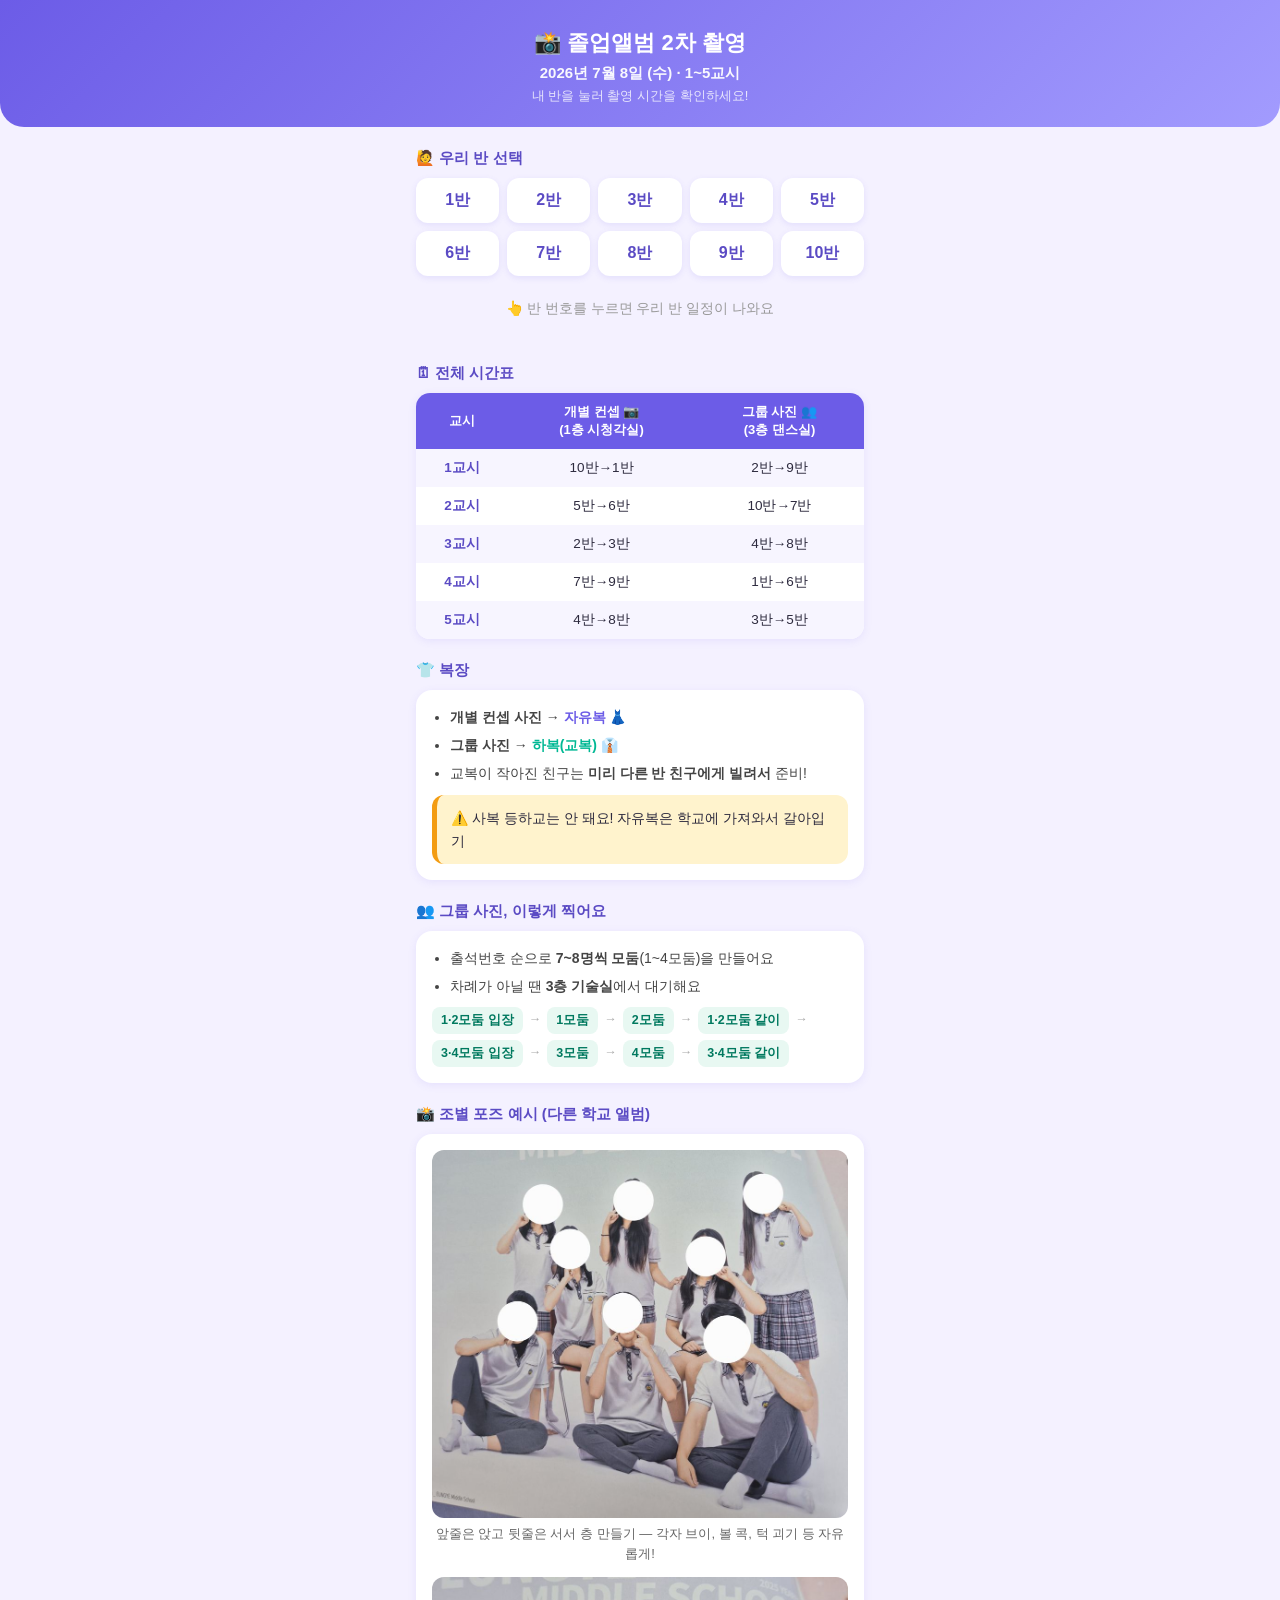
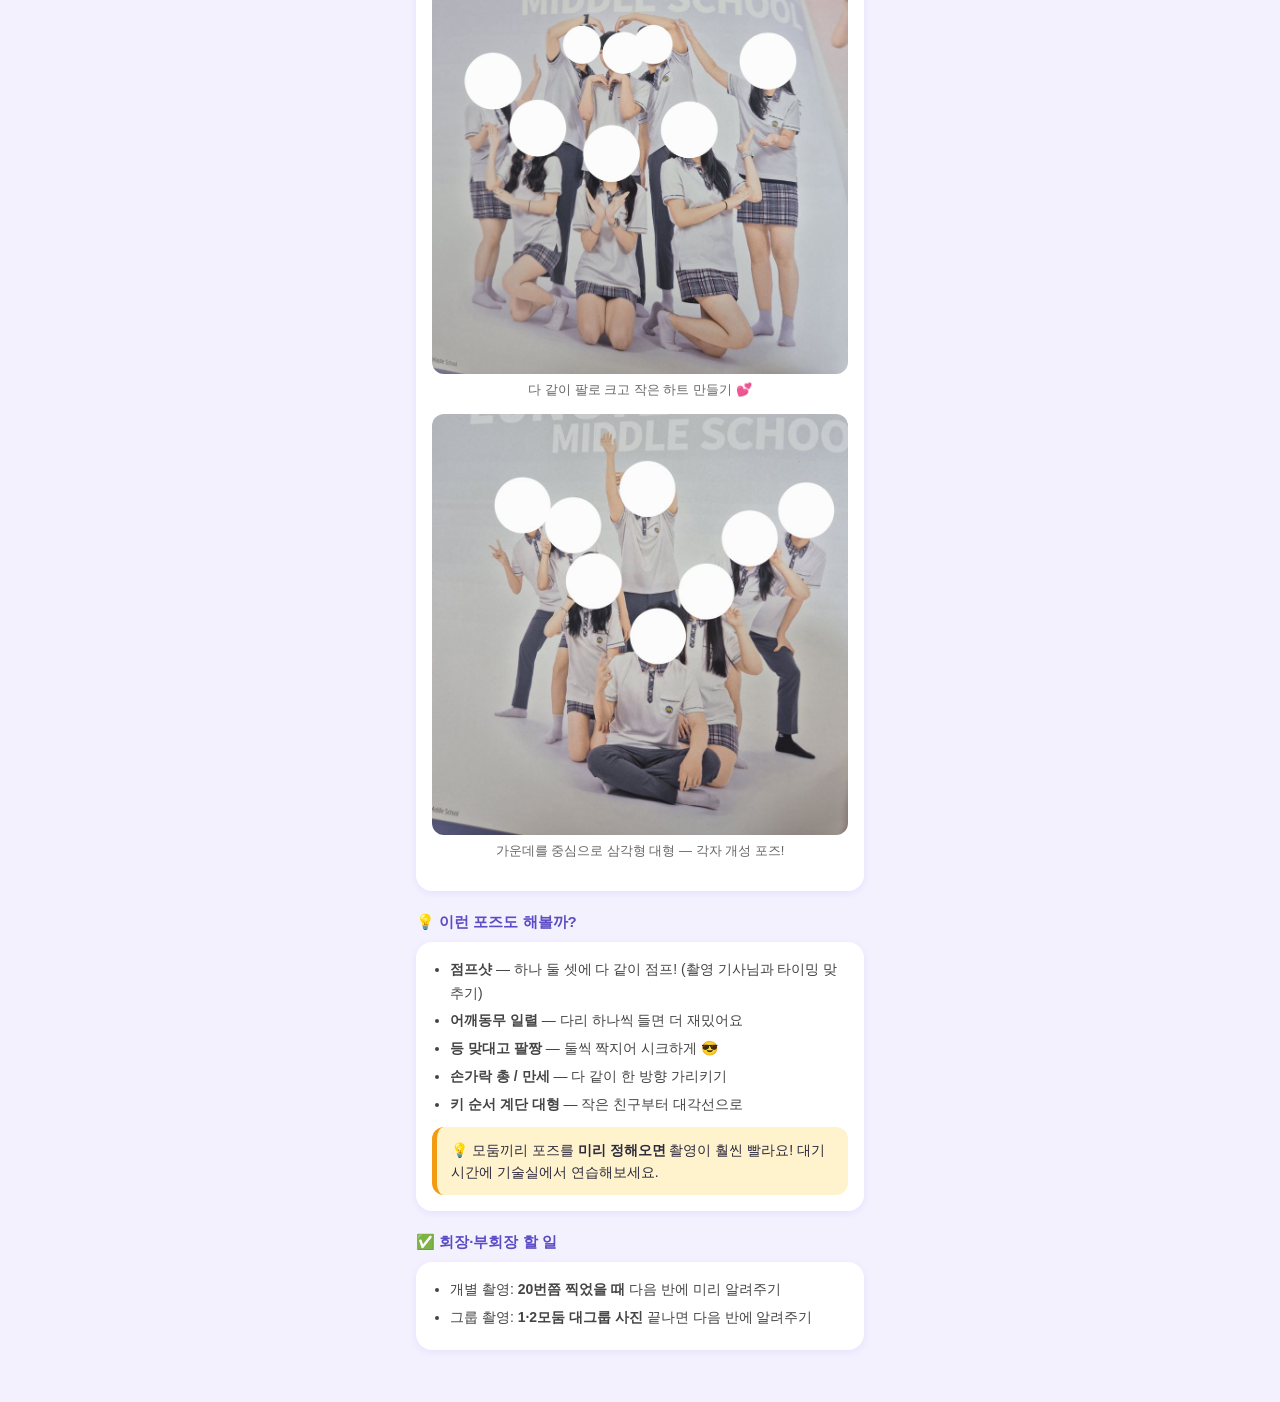
==== photo/index.html @ 02d1ad96 "Rename index.htmi to index.html" ====
<!DOCTYPE html>
<html lang="ko">
<head>
<meta charset="UTF-8">
<meta name="viewport" content="width=device-width, initial-scale=1.0">
<title>📸 졸업앨범 2차 촬영 안내</title>
<style>
  * { margin:0; padding:0; box-sizing:border-box; }
  body {
    font-family:'Apple SD Gothic Neo','Noto Sans KR','Malgun Gothic',sans-serif;
    background:#f4f1ff; color:#2d2a3e; padding-bottom:40px;
  }
  .wrap { max-width:480px; margin:0 auto; padding:0 16px; }
  header {
    background:linear-gradient(135deg,#6c5ce7,#a29bfe);
    color:#fff; text-align:center; padding:28px 16px 22px;
    border-radius:0 0 24px 24px; margin-bottom:18px;
  }
  header h1 { font-size:22px; margin-bottom:6px; }
  header .date { font-size:15px; opacity:.95; font-weight:600; }
  header .sub { font-size:13px; opacity:.8; margin-top:4px; }

  .section-title { font-size:15px; font-weight:700; margin:22px 0 10px; color:#5b4bc4; }

  .class-grid { display:grid; grid-template-columns:repeat(5,1fr); gap:8px; }
  .class-btn {
    padding:12px 0; border:none; border-radius:12px; background:#fff;
    font-size:16px; font-weight:700; color:#5b4bc4; cursor:pointer;
    box-shadow:0 2px 6px rgba(108,92,231,.12); transition:.15s;
  }
  .class-btn.active { background:#6c5ce7; color:#fff; transform:scale(1.05); }

  .my-schedule { display:none; }
  .my-schedule.show { display:block; animation:pop .25s ease; }
  @keyframes pop { from{opacity:0;transform:translateY(8px);} to{opacity:1;transform:none;} }

  .card {
    background:#fff; border-radius:16px; padding:16px;
    box-shadow:0 3px 10px rgba(108,92,231,.1); margin-bottom:12px;
    border-left:6px solid #6c5ce7;
  }
  .card.group { border-left-color:#00b894; }
  .card .tag {
    display:inline-block; font-size:12px; font-weight:700; color:#fff;
    background:#6c5ce7; border-radius:20px; padding:3px 10px; margin-bottom:8px;
  }
  .card.group .tag { background:#00b894; }
  .card h3 { font-size:18px; margin-bottom:6px; }
  .card p { font-size:14px; line-height:1.6; color:#555; }
  .card .order { font-size:13px; font-weight:700; color:#e17055; margin-top:4px; }
  .dress { font-weight:700; }
  .card.indiv .dress { color:#6c5ce7; }
  .card.group .dress { color:#00b894; }

  table { width:100%; border-collapse:collapse; background:#fff; border-radius:14px; overflow:hidden; box-shadow:0 2px 8px rgba(108,92,231,.1); font-size:13.5px; }
  th, td { padding:10px 6px; text-align:center; }
  th { background:#6c5ce7; color:#fff; font-size:13px; }
  tr:nth-child(even) td { background:#f7f5ff; }
  td b { color:#5b4bc4; }
  tr.hl td { background:#fff3cd !important; font-weight:700; }

  .info { background:#fff; border-radius:16px; padding:16px; box-shadow:0 2px 8px rgba(108,92,231,.1); margin-bottom:12px; }
  .info h3 { font-size:15px; margin-bottom:8px; }
  .info ul { padding-left:18px; }
  .info li { font-size:14px; line-height:1.7; color:#444; margin-bottom:4px; }
  .flow { display:flex; flex-wrap:wrap; gap:6px; margin-top:8px; }
  .flow span { background:#e8f8f2; color:#00795f; font-size:12.5px; font-weight:600; padding:5px 9px; border-radius:8px; }
  .flow .arr { background:none; color:#aaa; padding:5px 0; }
  .warn { background:#fff3cd; border-radius:12px; padding:12px 14px; font-size:14px; line-height:1.6; margin-top:10px; border-left:5px solid #f39c12; }
  .placeholder { text-align:center; color:#999; font-size:14px; padding:24px 0; }
  img.pose { width:100%; border-radius:12px; display:block; }
  .cap { font-size:13px; color:#666; text-align:center; margin:6px 0 14px; line-height:1.5; }
</style>
</head>
<body>
<header>
  <h1>📸 졸업앨범 2차 촬영</h1>
  <div class="date">2026년 7월 8일 (수) · 1~5교시</div>
  <div class="sub">내 반을 눌러 촬영 시간을 확인하세요!</div>
</header>

<div class="wrap">
  <div class="section-title">🙋 우리 반 선택</div>
  <div class="class-grid" id="grid"></div>

  <div id="mySchedule" class="my-schedule"></div>
  <div id="placeholder" class="placeholder">👆 반 번호를 누르면 우리 반 일정이 나와요</div>

  <div class="section-title">🗓 전체 시간표</div>
  <table id="allTable">
    <tr><th>교시</th><th>개별 컨셉 📷<br>(1층 시청각실)</th><th>그룹 사진 👥<br>(3층 댄스실)</th></tr>
  </table>

  <div class="section-title">👕 복장</div>
  <div class="info">
    <ul>
      <li><b>개별 컨셉 사진</b> → <b style="color:#6c5ce7">자유복</b> 👗</li>
      <li><b>그룹 사진</b> → <b style="color:#00b894">하복(교복)</b> 👔</li>
      <li>교복이 작아진 친구는 <b>미리 다른 반 친구에게 빌려서</b> 준비!</li>
    </ul>
    <div class="warn">⚠️ 사복 등하교는 안 돼요! 자유복은 학교에 가져와서 갈아입기</div>
  </div>

  <div class="section-title">👥 그룹 사진, 이렇게 찍어요</div>
  <div class="info">
    <ul>
      <li>출석번호 순으로 <b>7~8명씩 모둠</b>(1~4모둠)을 만들어요</li>
      <li>차례가 아닐 땐 <b>3층 기술실</b>에서 대기해요</li>
    </ul>
    <div class="flow">
      <span>1·2모둠 입장</span><span class="arr">→</span>
      <span>1모둠</span><span class="arr">→</span>
      <span>2모둠</span><span class="arr">→</span>
      <span>1·2모둠 같이</span><span class="arr">→</span>
      <span>3·4모둠 입장</span><span class="arr">→</span>
      <span>3모둠</span><span class="arr">→</span>
      <span>4모둠</span><span class="arr">→</span>
      <span>3·4모둠 같이</span>
    </div>
  </div>

  <div class="section-title">📸 조별 포즈 예시 (다른 학교 앨범)</div>
  <div class="info">
    <img class="pose" src="[data-uri]" alt="포즈 예시 1">
    <p class="cap">앞줄은 앉고 뒷줄은 서서 층 만들기 — 각자 브이, 볼 콕, 턱 괴기 등 자유롭게!</p>
    <img class="pose" src="[data-uri]" alt="포즈 예시 2">
    <p class="cap">다 같이 팔로 크고 작은 하트 만들기 💕</p>
    <img class="pose" src="[data-uri]" alt="포즈 예시 3">
    <p class="cap">가운데를 중심으로 삼각형 대형 — 각자 개성 포즈!</p>
  </div>

  <div class="section-title">💡 이런 포즈도 해볼까?</div>
  <div class="info">
    <ul>
      <li><b>점프샷</b> — 하나 둘 셋에 다 같이 점프! (촬영 기사님과 타이밍 맞추기)</li>
      <li><b>어깨동무 일렬</b> — 다리 하나씩 들면 더 재밌어요</li>
      <li><b>등 맞대고 팔짱</b> — 둘씩 짝지어 시크하게 😎</li>
      <li><b>손가락 총 / 만세</b> — 다 같이 한 방향 가리키기</li>
      <li><b>키 순서 계단 대형</b> — 작은 친구부터 대각선으로</li>
    </ul>
    <div class="warn">💡 모둠끼리 포즈를 <b>미리 정해오면</b> 촬영이 훨씬 빨라요! 대기 시간에 기술실에서 연습해보세요.</div>
  </div>

  <div class="section-title">✅ 회장·부회장 할 일</div>
  <div class="info">
    <ul>
      <li>개별 촬영: <b>20번쯤 찍었을 때</b> 다음 반에 미리 알려주기</li>
      <li>그룹 촬영: <b>1·2모둠 대그룹 사진</b> 끝나면 다음 반에 알려주기</li>
    </ul>
  </div>
</div>

<script>
// [교시, 순서(1=먼저,2=다음)]
const data = {
  1:{indiv:[1,2], group:[4,1]},
  2:{indiv:[3,1], group:[1,1]},
  3:{indiv:[3,2], group:[5,1]},
  4:{indiv:[5,1], group:[3,1]},
  5:{indiv:[2,1], group:[5,2]},
  6:{indiv:[2,2], group:[4,2]},
  7:{indiv:[4,1], group:[2,2]},
  8:{indiv:[5,2], group:[3,2]},
  9:{indiv:[4,2], group:[1,2]},
  10:{indiv:[1,1], group:[2,1]}
};
const periodOrder = { indiv:{1:'10반→1반',2:'5반→6반',3:'2반→3반',4:'7반→9반',5:'4반→8반'},
                      group:{1:'2반→9반',2:'10반→7반',3:'4반→8반',4:'1반→6반',5:'3반→5반'} };

const grid = document.getElementById('grid');
for (let i=1;i<=10;i++){
  const b=document.createElement('button');
  b.className='class-btn'; b.textContent=i+'반';
  b.onclick=()=>select(i,b);
  grid.appendChild(b);
}

const tbl=document.getElementById('allTable');
for(let p=1;p<=5;p++){
  const tr=document.createElement('tr');
  tr.id='row'+p;
  tr.innerHTML=`<td><b>${p}교시</b></td><td>${periodOrder.indiv[p]}</td><td>${periodOrder.group[p]}</td>`;
  tbl.appendChild(tr);
}

function select(cls,btn){
  document.querySelectorAll('.class-btn').forEach(x=>x.classList.remove('active'));
  btn.classList.add('active');
  document.getElementById('placeholder').style.display='none';

  const d=data[cls];
  const items=[
    {type:'indiv', period:d.indiv[0], ord:d.indiv[1]},
    {type:'group', period:d.group[0], ord:d.group[1]}
  ].sort((a,b)=>a.period-b.period);

  const el=document.getElementById('mySchedule');
  el.innerHTML='<div class="section-title">⭐ '+cls+'반 촬영 일정</div>'+items.map(it=>{
    const isI=it.type==='indiv';
    return `<div class="card ${isI?'indiv':'group'}">
      <span class="tag">${isI?'📷 개별 컨셉 사진':'👥 그룹 사진'}</span>
      <h3>${it.period}교시</h3>
      <p>📍 ${isI?'1층 시청각실':'3층 댄스실 (대기: 3층 기술실)'}<br>
      👕 복장: <span class="dress">${isI?'자유복':'하복(교복)'}</span></p>
      <div class="order">${it.ord===1?'⏰ 이 교시에 먼저 찍는 반이에요! 바로 이동 준비':'⏰ 앞 반이 끝난 뒤 순서예요. 안내 오면 이동'}</div>
    </div>`;
  }).join('');
  el.classList.add('show');

  for(let p=1;p<=5;p++) document.getElementById('row'+p).classList.remove('hl');
  document.getElementById('row'+d.indiv[0]).classList.add('hl');
  document.getElementById('row'+d.group[0]).classList.add('hl');
  el.scrollIntoView({behavior:'smooth',block:'start'});
}
</script>
</body>
</html>
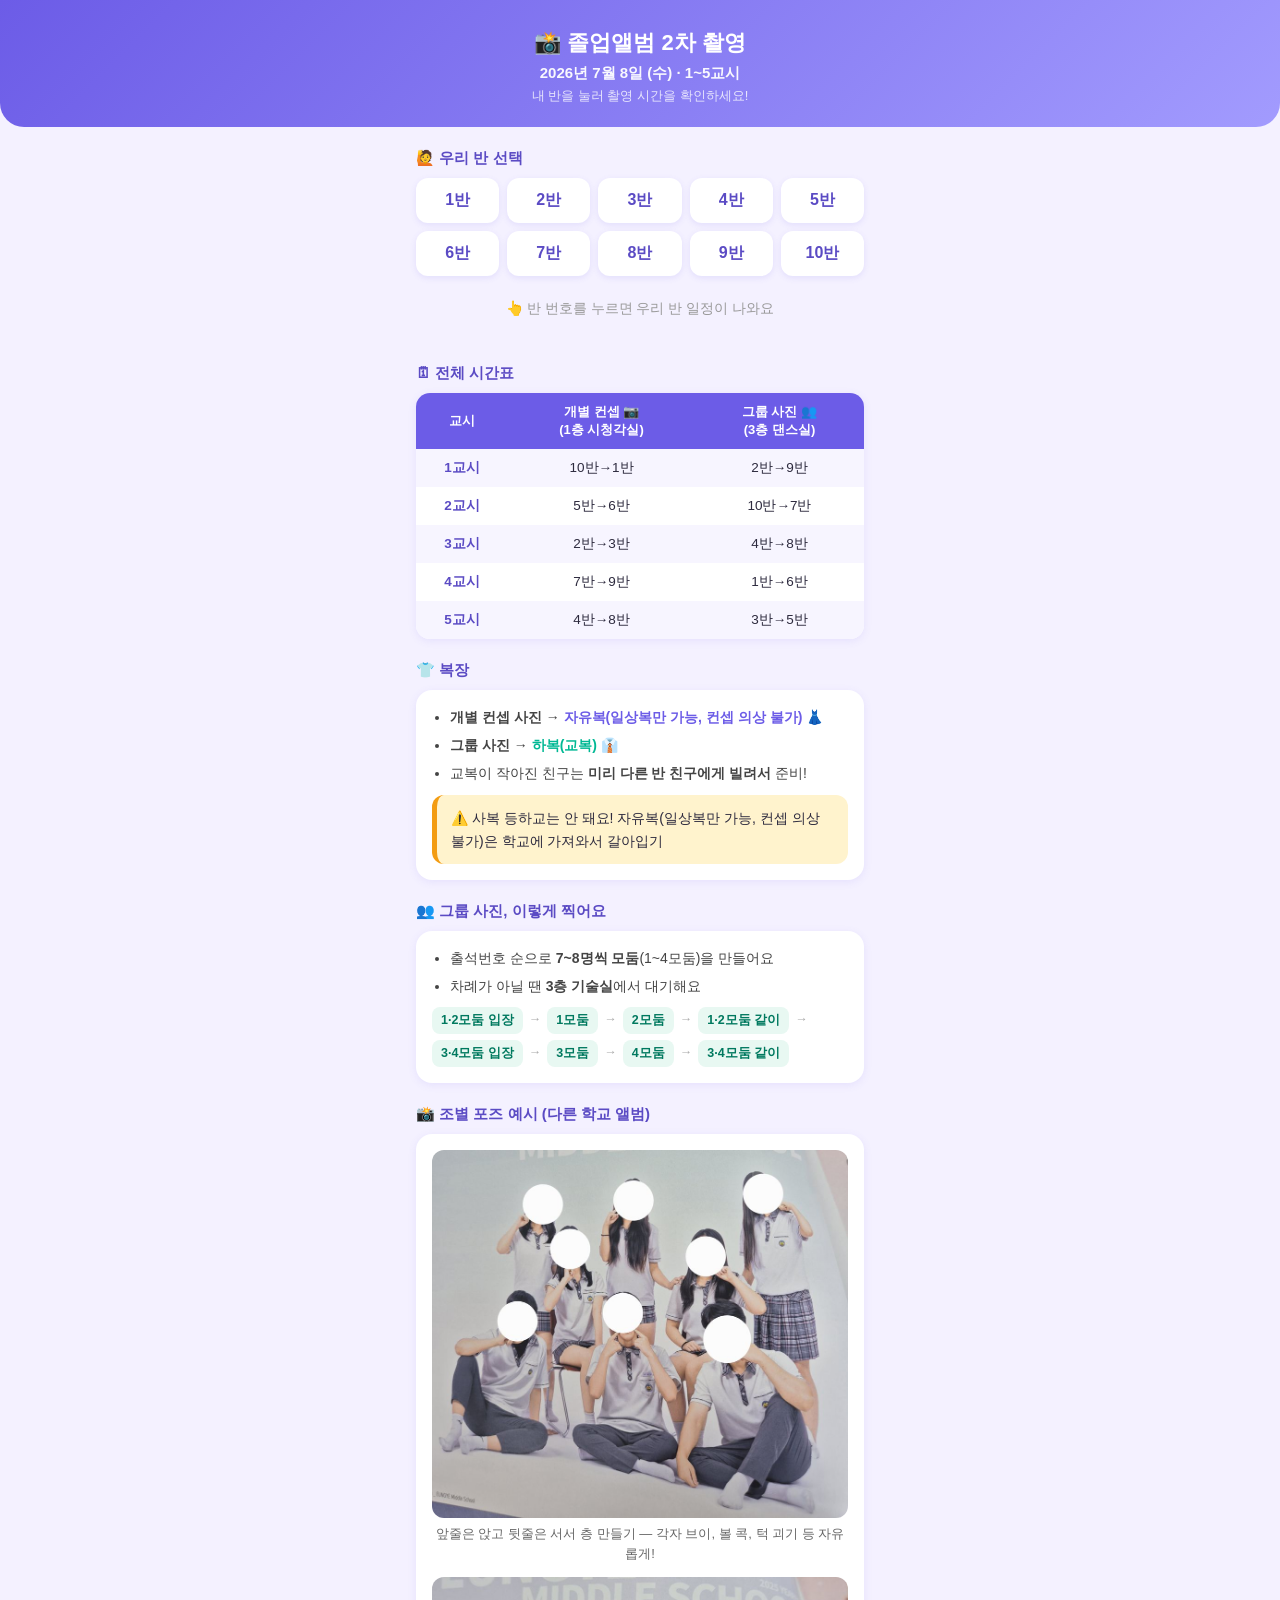
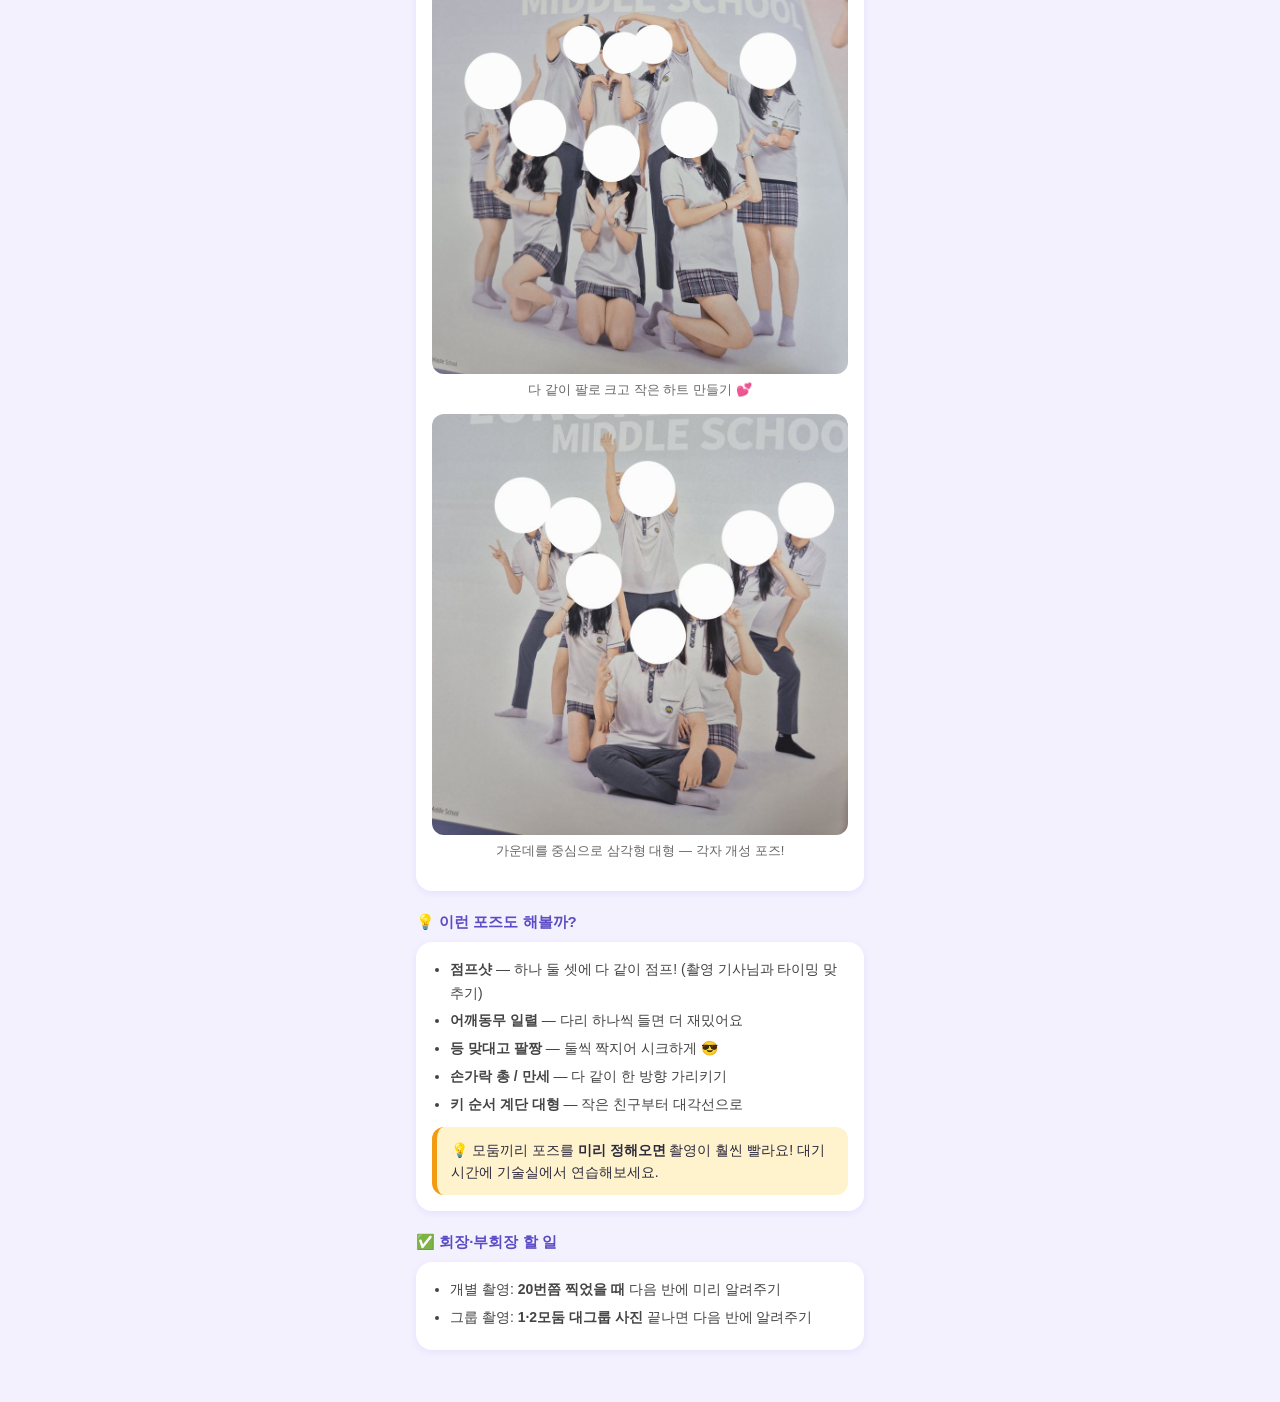
==== commit 6decf1cb: "Update index.html" ====
--- a/photo/index.html
+++ b/photo/index.html
@@ -94,11 +94,11 @@
   <div class="section-title">👕 복장</div>
   <div class="info">
     <ul>
-      <li><b>개별 컨셉 사진</b> → <b style="color:#6c5ce7">자유복</b> 👗</li>
+      <li><b>개별 컨셉 사진</b> → <b style="color:#6c5ce7">자유복(일상복만 가능, 컨셉 의상 불가)</b> 👗</li>
       <li><b>그룹 사진</b> → <b style="color:#00b894">하복(교복)</b> 👔</li>
       <li>교복이 작아진 친구는 <b>미리 다른 반 친구에게 빌려서</b> 준비!</li>
     </ul>
-    <div class="warn">⚠️ 사복 등하교는 안 돼요! 자유복은 학교에 가져와서 갈아입기</div>
+    <div class="warn">⚠️ 사복 등하교는 안 돼요! 자유복(일상복만 가능, 컨셉 의상 불가)은 학교에 가져와서 갈아입기</div>
   </div>
 
   <div class="section-title">👥 그룹 사진, 이렇게 찍어요</div>
@@ -201,7 +201,7 @@
       <span class="tag">${isI?'📷 개별 컨셉 사진':'👥 그룹 사진'}</span>
       <h3>${it.period}교시</h3>
       <p>📍 ${isI?'1층 시청각실':'3층 댄스실 (대기: 3층 기술실)'}<br>
-      👕 복장: <span class="dress">${isI?'자유복':'하복(교복)'}</span></p>
+      👕 복장: <span class="dress">${isI?'자유복(일상복만 가능, 컨셉 의상 불가)':'하복(교복)'}</span></p>
       <div class="order">${it.ord===1?'⏰ 이 교시에 먼저 찍는 반이에요! 바로 이동 준비':'⏰ 앞 반이 끝난 뒤 순서예요. 안내 오면 이동'}</div>
     </div>`;
   }).join('');
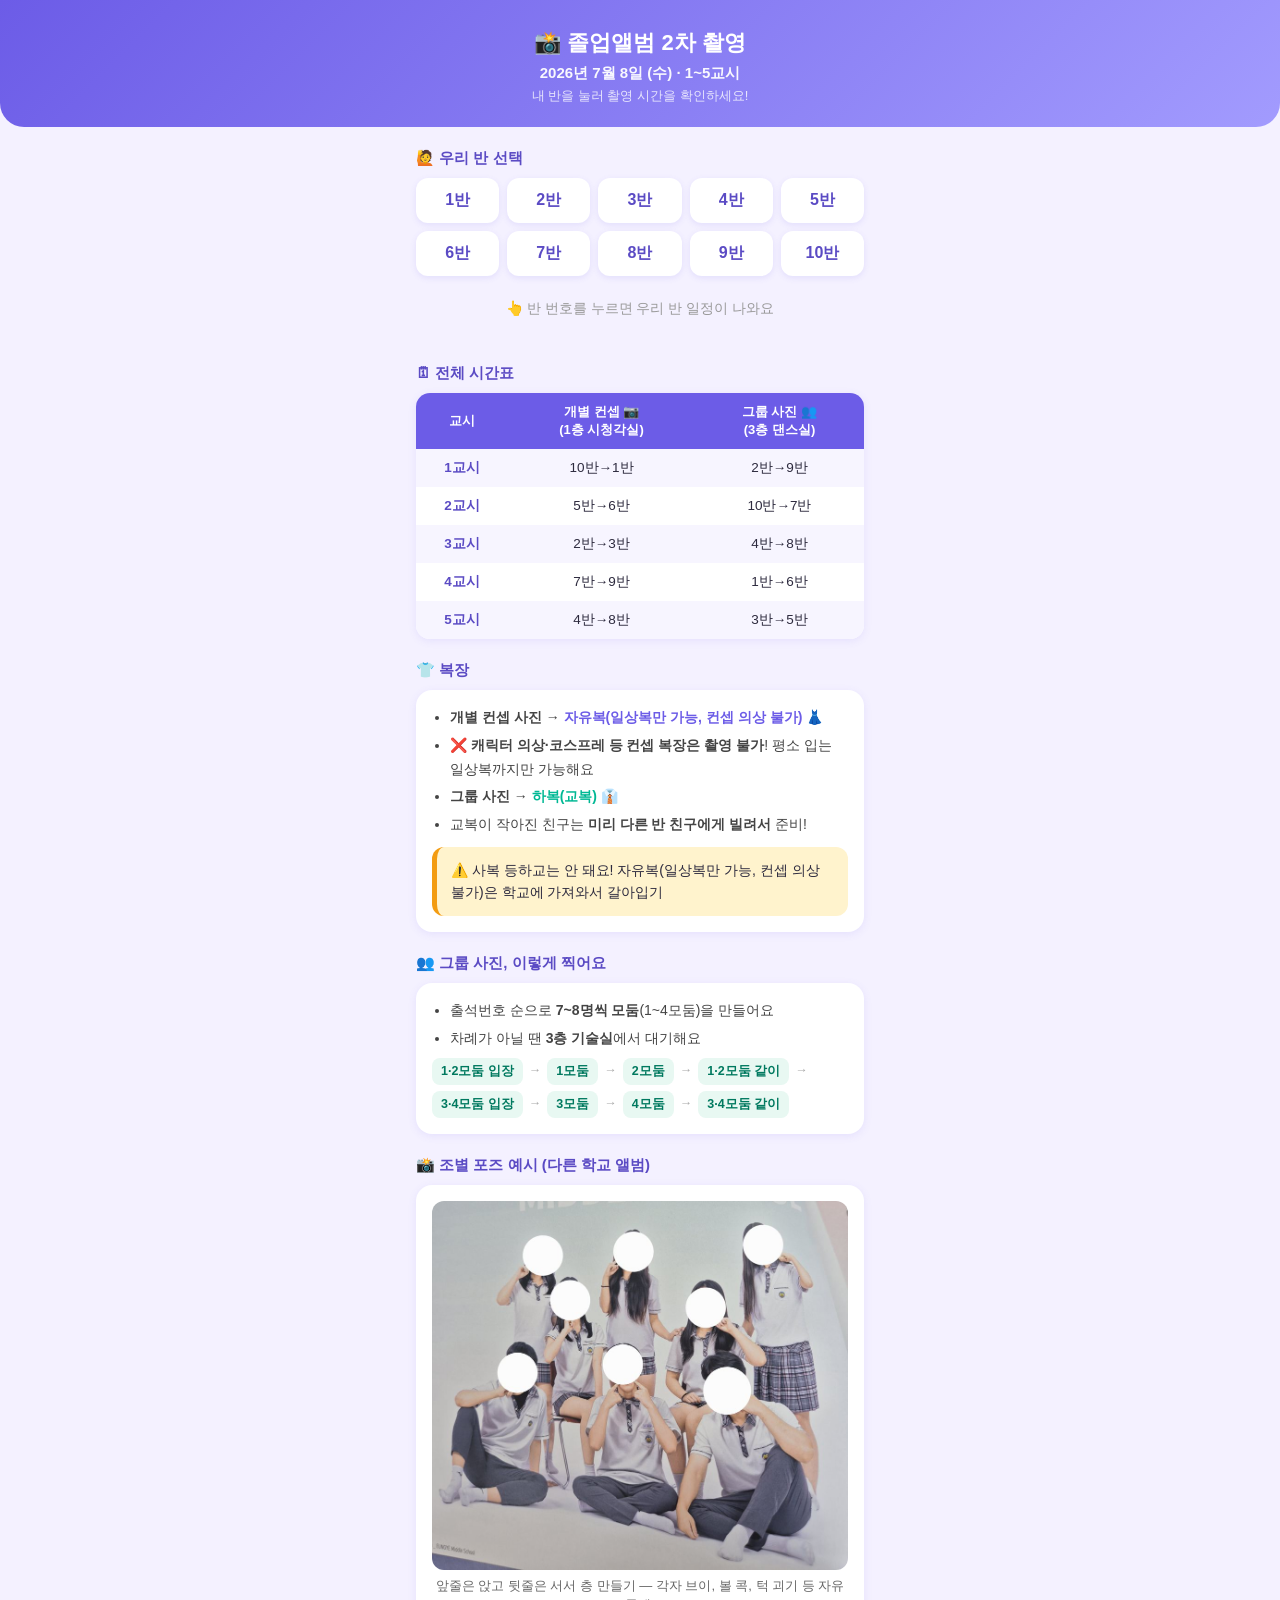
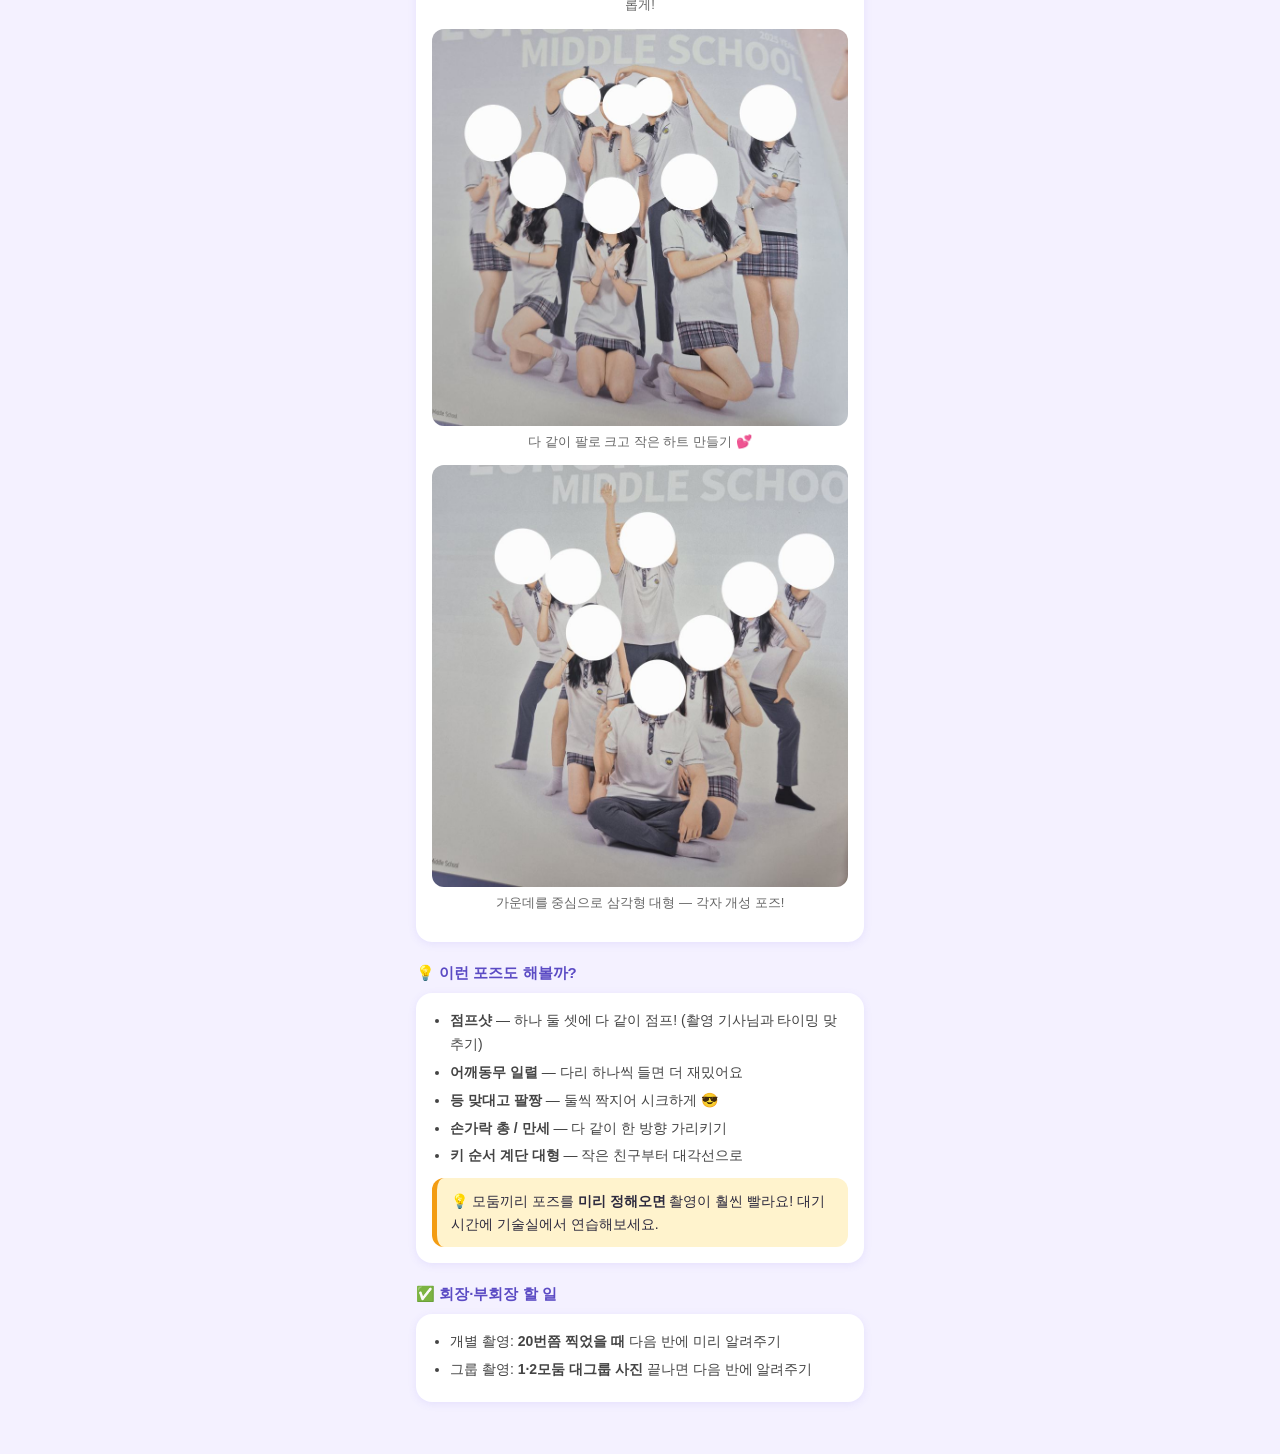
==== commit 80fe3abc: "Update index.html" ====
--- a/photo/index.html
+++ b/photo/index.html
@@ -94,7 +94,7 @@
   <div class="section-title">👕 복장</div>
   <div class="info">
     <ul>
-      <li><b>개별 컨셉 사진</b> → <b style="color:#6c5ce7">자유복(일상복만 가능, 컨셉 의상 불가)</b> 👗</li>
+      <li><b>개별 컨셉 사진</b> → <b style="color:#6c5ce7">자유복(일상복만 가능, 컨셉 의상 불가)</b> 👗</li><li>❌ <b>캐릭터 의상·코스프레 등 컨셉 복장은 촬영 불가</b>! 평소 입는 일상복까지만 가능해요</li>
       <li><b>그룹 사진</b> → <b style="color:#00b894">하복(교복)</b> 👔</li>
       <li>교복이 작아진 친구는 <b>미리 다른 반 친구에게 빌려서</b> 준비!</li>
     </ul>
